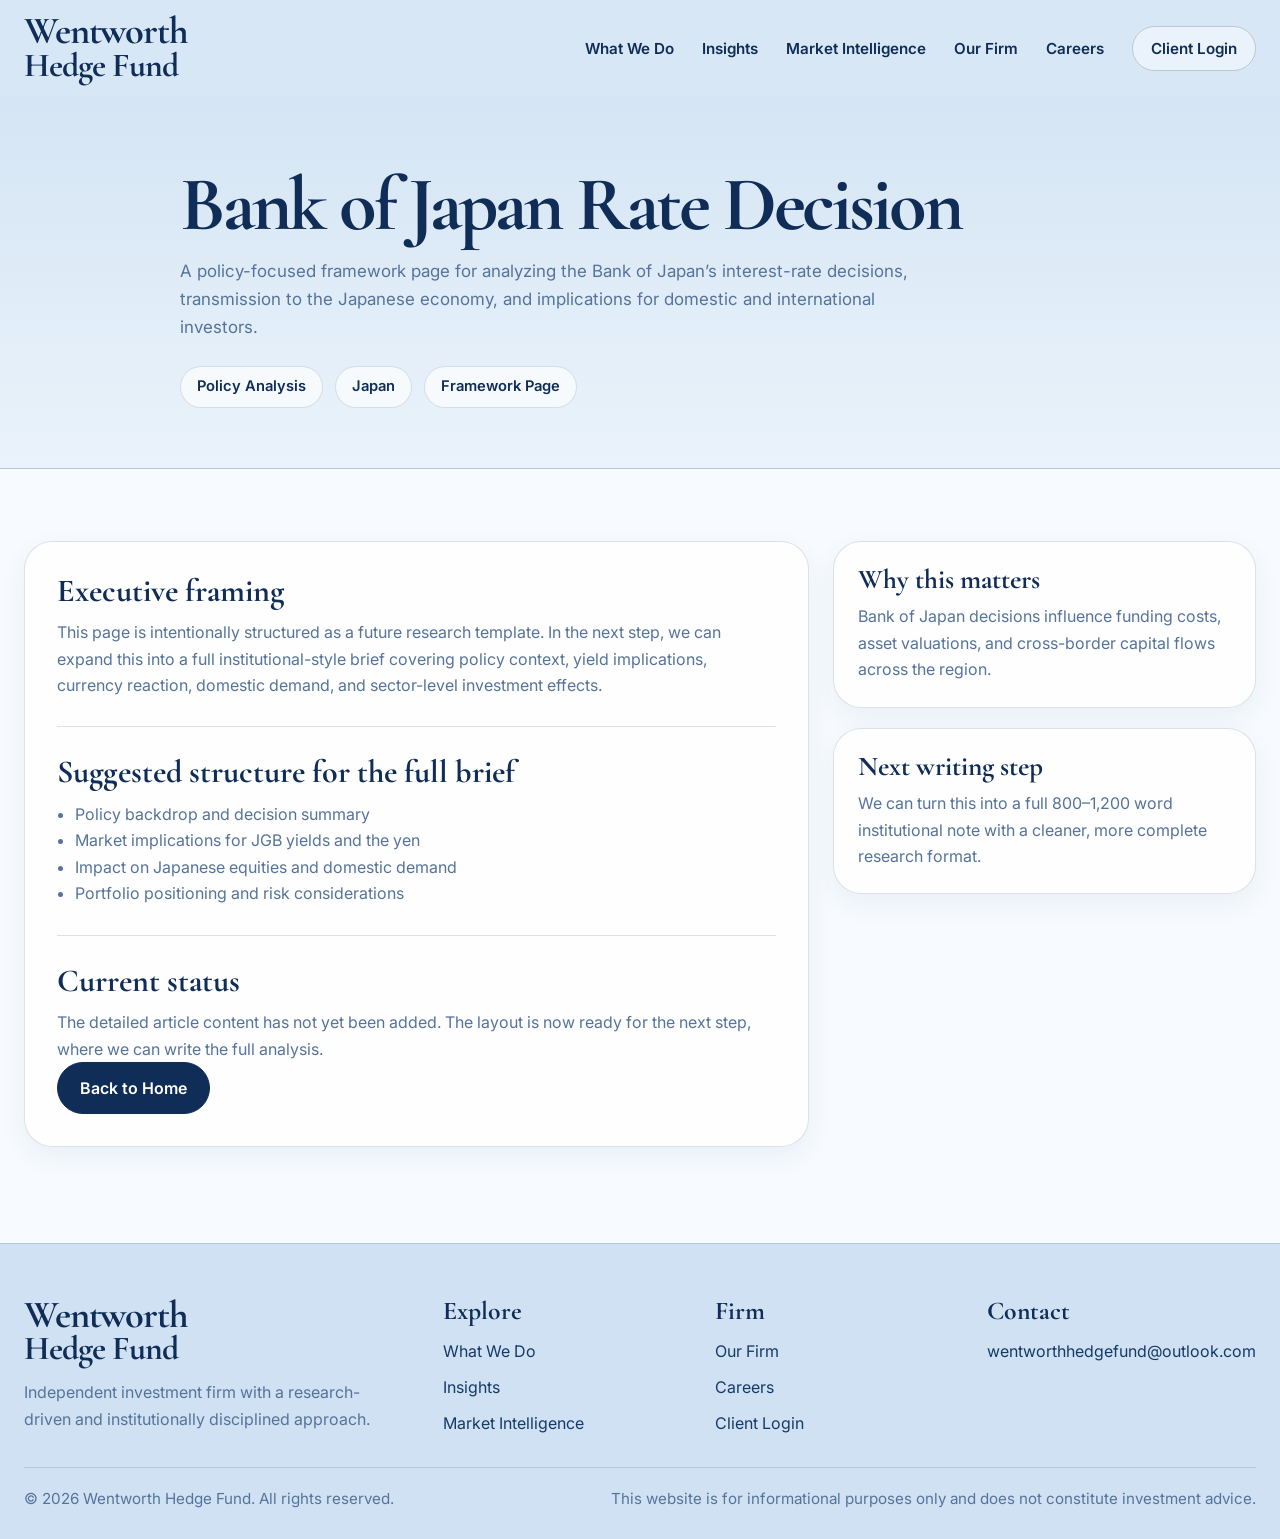
==== pages/boj-rate-decision.html @ 2ed77dfd "Create boj-rate-decision.html" ====
<!DOCTYPE html>
<html lang="en">
<head>
  <meta charset="UTF-8" />
  <meta name="viewport" content="width=device-width, initial-scale=1.0" />
  <title>Bank of Japan Rate Decision | Wentworth Hedge Fund</title>

  <link rel="preconnect" href="https://fonts.googleapis.com" />
  <link rel="preconnect" href="https://fonts.gstatic.com" crossorigin />
  <link
    href="https://fonts.googleapis.com/css2?family=Cormorant+Garamond:wght@500;600;700&family=Inter:wght@400;500;600;700&display=swap"
    rel="stylesheet"
  />

  <link rel="stylesheet" href="../css/style.css" />
</head>
<body class="page-shell">
  <header class="site-header">
    <div class="container header-inner">
      <a href="../index.html" class="brand-link">
        <span class="brand-line-1">Wentworth</span>
        <span class="brand-line-2">Hedge Fund</span>
      </a>

      <button class="menu-toggle" aria-expanded="false" aria-controls="navMenu">
        <span></span><span></span><span></span>
      </button>

      <nav class="site-nav" id="navMenu">
        <ul class="nav-menu">
          <li><a href="./what-we-do.html" class="nav-link">What We Do</a></li>
          <li><a href="./insights.html" class="nav-link">Insights</a></li>
          <li><a href="./market-intelligence.html" class="nav-link">Market Intelligence</a></li>
          <li><a href="./our-firm.html" class="nav-link">Our Firm</a></li>
          <li><a href="./careers.html" class="nav-link">Careers</a></li>
          <li><a href="./client-login.html" class="nav-link nav-pill">Client Login</a></li>
        </ul>
      </nav>
    </div>
  </header>

  <main>
    <section class="article-hero">
      <div class="container article-hero-inner">
        <h1 class="page-title">Bank of Japan Rate Decision</h1>
        <p class="page-description">
          A policy-focused framework page for analyzing the Bank of Japan’s interest-rate
          decisions, transmission to the Japanese economy, and implications for domestic
          and international investors.
        </p>

        <div class="article-meta">
          <span>Policy Analysis</span>
          <span>Japan</span>
          <span>Framework Page</span>
        </div>
      </div>
    </section>

    <section class="article-content">
      <div class="container article-layout">
        <div class="article-main">
          <div class="article-block">
            <h2>Executive framing</h2>
            <p>
              This page is intentionally structured as a future research template. In the
              next step, we can expand this into a full institutional-style brief covering
              policy context, yield implications, currency reaction, domestic demand, and
              sector-level investment effects.
            </p>
          </div>

          <div class="article-block">
            <h2>Suggested structure for the full brief</h2>
            <ul>
              <li>Policy backdrop and decision summary</li>
              <li>Market implications for JGB yields and the yen</li>
              <li>Impact on Japanese equities and domestic demand</li>
              <li>Portfolio positioning and risk considerations</li>
            </ul>
          </div>

          <div class="article-block">
            <h2>Current status</h2>
            <p>
              The detailed article content has not yet been added. The layout is now ready
              for the next step, where we can write the full analysis.
            </p>
          </div>

          <a href="../index.html" class="back-link">Back to Home</a>
        </div>

        <div class="article-side-stack">
          <aside class="article-side-card">
            <h3>Why this matters</h3>
            <p>
              Bank of Japan decisions influence funding costs, asset valuations, and
              cross-border capital flows across the region.
            </p>
          </aside>

          <aside class="article-side-card">
            <h3>Next writing step</h3>
            <p>
              We can turn this into a full 800–1,200 word institutional note with a cleaner,
              more complete research format.
            </p>
          </aside>
        </div>
      </div>
    </section>
  </main>

  <footer class="site-footer">
    <div class="container footer-grid">
      <div class="footer-brand-block">
        <a href="../index.html" class="brand-link footer-brand-link">
          <span class="brand-line-1">Wentworth</span>
          <span class="brand-line-2">Hedge Fund</span>
        </a>
        <p class="footer-text">Independent investment firm with a research-driven and institutionally disciplined approach.</p>
      </div>

      <div class="footer-column">
        <h4>Explore</h4>
        <ul>
          <li><a href="./what-we-do.html">What We Do</a></li>
          <li><a href="./insights.html">Insights</a></li>
          <li><a href="./market-intelligence.html">Market Intelligence</a></li>
        </ul>
      </div>

      <div class="footer-column">
        <h4>Firm</h4>
        <ul>
          <li><a href="./our-firm.html">Our Firm</a></li>
          <li><a href="./careers.html">Careers</a></li>
          <li><a href="./client-login.html">Client Login</a></li>
        </ul>
      </div>

      <div class="footer-column">
        <h4>Contact</h4>
        <ul>
          <li><a href="mailto:wentworthhedgefund@outlook.com">wentworthhedgefund@outlook.com</a></li>
        </ul>
      </div>
    </div>

    <div class="container footer-bottom">
      <p>© <span id="currentYear"></span> Wentworth Hedge Fund. All rights reserved.</p>
      <p class="footer-legal">This website is for informational purposes only and does not constitute investment advice.</p>
    </div>
  </footer>

  <script src="../js/main.js"></script>
</body>
</html>
---- css/style.css ----
:root {
  --sky-1: #d9e8f6;
  --sky-2: #cfe1f2;
  --sky-3: #eaf3fb;
  --sky-4: #f7fbff;
  --navy: #102d57;
  --navy-deep: #0b2244;
  --text: #163a66;
  --muted: #56739a;
  --white: #ffffff;
  --line: rgba(16, 45, 87, 0.14);
  --line-strong: rgba(16, 45, 87, 0.22);
  --shadow: 0 14px 40px rgba(16, 45, 87, 0.08);
  --shadow-soft: 0 10px 28px rgba(16, 45, 87, 0.06);
  --radius-lg: 28px;
  --radius-md: 22px;
  --radius-sm: 14px;
  --container: 1240px;
  --header-height: 96px;
  --transition: 0.25s ease;
}

* {
  margin: 0;
  padding: 0;
  box-sizing: border-box;
}

html {
  scroll-behavior: smooth;
}

body {
  font-family: "Inter", Arial, sans-serif;
  background: var(--sky-1);
  color: var(--text);
  line-height: 1.65;
}

img,
svg {
  display: block;
  max-width: 100%;
}

a {
  color: inherit;
  text-decoration: none;
}

ul {
  list-style: none;
}

button,
input {
  font: inherit;
}

.container {
  width: min(var(--container), calc(100% - 48px));
  margin: 0 auto;
}

/* Header */
.site-header {
  position: fixed;
  inset: 0 0 auto 0;
  height: var(--header-height);
  z-index: 1000;
  background: rgba(217, 232, 246, 0.88);
  backdrop-filter: blur(12px);
  border-bottom: 1px solid transparent;
  transition: var(--transition);
}

.site-header.scrolled {
  border-bottom: 1px solid var(--line);
  box-shadow: 0 6px 20px rgba(16, 45, 87, 0.04);
}

.header-inner {
  min-height: var(--header-height);
  display: flex;
  align-items: center;
  justify-content: space-between;
  gap: 24px;
}

.brand-link {
  display: inline-flex;
  flex-direction: column;
  align-items: flex-start;
  line-height: 0.92;
  color: var(--navy);
  flex-shrink: 0;
}

.brand-line-1,
.brand-line-2 {
  font-family: "Cormorant Garamond", Georgia, serif;
  font-weight: 700;
  letter-spacing: -0.03em;
}

.brand-line-1 {
  font-size: 2.4rem;
}

.brand-line-2 {
  font-size: 2.1rem;
  margin-top: 0.06rem;
}

.site-nav {
  margin-left: auto;
}

.nav-menu {
  display: flex;
  align-items: center;
  gap: 28px;
}

.nav-link {
  color: var(--navy);
  font-size: 0.95rem;
  font-weight: 600;
  transition: var(--transition);
}

.nav-link:hover,
.nav-link.active {
  color: var(--navy-deep);
  opacity: 0.75;
}

.nav-pill {
  padding: 12px 18px;
  border: 1px solid var(--line-strong);
  border-radius: 999px;
  background: rgba(255, 255, 255, 0.45);
}

.nav-pill:hover,
.nav-pill.active {
  background: rgba(255, 255, 255, 0.75);
  opacity: 1;
}

.menu-toggle {
  display: none;
  width: 46px;
  height: 46px;
  border: 1px solid var(--line);
  border-radius: 12px;
  background: rgba(255, 255, 255, 0.42);
  cursor: pointer;
  flex-direction: column;
  justify-content: center;
  align-items: center;
  gap: 5px;
}

.menu-toggle span {
  display: block;
  width: 20px;
  height: 2px;
  background: var(--navy);
}

/* Hero */
.hero-home {
  position: relative;
  min-height: 100vh;
  padding-top: var(--header-height);
  overflow: hidden;
  background:
    linear-gradient(180deg, rgba(247, 251, 255, 0.72) 0%, rgba(217, 232, 246, 0.92) 100%);
}

.hero-scene {
  position: absolute;
  inset: 0;
  z-index: 0;
  opacity: 1;
}

.hero-scene svg {
  width: 100%;
  height: 100%;
}

.hero-home::after {
  content: "";
  position: absolute;
  inset: 0;
  background:
    linear-gradient(90deg, rgba(247, 251, 255, 0.95) 0%, rgba(247, 251, 255, 0.86) 36%, rgba(247, 251, 255, 0.18) 70%, rgba(247, 251, 255, 0.08) 100%);
  z-index: 1;
}

.hero-inner {
  position: relative;
  z-index: 2;
  min-height: calc(100vh - var(--header-height));
  display: flex;
  align-items: center;
  padding: 72px 0;
}

.hero-copy {
  max-width: 760px;
}

.hero-title,
.section-title,
.feature-card h3,
.business-body h3,
.page-title,
.article-block h2,
.article-side-card h3,
.footer-column h4 {
  font-family: "Cormorant Garamond", Georgia, serif;
}

.hero-title {
  color: var(--navy);
  font-size: clamp(3.2rem, 7vw, 6rem);
  line-height: 0.92;
  letter-spacing: -0.045em;
  margin-bottom: 24px;
  max-width: 760px;
}

.hero-description {
  max-width: 640px;
  font-size: 1.12rem;
  color: var(--text);
  margin-bottom: 32px;
}

.hero-actions {
  display: flex;
  gap: 14px;
  flex-wrap: wrap;
}

/* Buttons */
.btn,
.card-button,
.back-link {
  display: inline-flex;
  align-items: center;
  justify-content: center;
  min-height: 52px;
  padding: 0 22px;
  border-radius: 999px;
  font-weight: 600;
  transition: var(--transition);
}

.btn-primary,
.card-button,
.back-link {
  background: var(--navy);
  color: var(--white);
  border: 1px solid var(--navy);
}

.btn-primary:hover,
.card-button:hover,
.back-link:hover {
  background: var(--navy-deep);
  border-color: var(--navy-deep);
  transform: translateY(-2px);
}

.btn-secondary {
  background: rgba(255, 255, 255, 0.68);
  color: var(--navy);
  border: 1px solid var(--line-strong);
}

.btn-secondary:hover {
  background: rgba(255, 255, 255, 0.88);
  transform: translateY(-2px);
}

/* Sections */
.section {
  padding: 96px 0;
}

.section-soft {
  background: var(--sky-3);
}

.section-light {
  background: var(--sky-4);
}

.section-head {
  max-width: 840px;
  margin-bottom: 36px;
}

.section-head-split {
  max-width: none;
  display: flex;
  align-items: end;
  justify-content: space-between;
  gap: 24px;
}

.section-title {
  color: var(--navy);
  font-size: clamp(2.5rem, 5vw, 4rem);
  line-height: 1;
  letter-spacing: -0.03em;
  margin-bottom: 14px;
}

.section-description {
  font-size: 1.04rem;
  color: var(--muted);
  max-width: 760px;
}

/* Feature cards */
.feature-grid {
  display: grid;
  grid-template-columns: repeat(3, 1fr);
  gap: 24px;
}

.feature-card {
  display: flex;
  flex-direction: column;
  background: rgba(255, 255, 255, 0.72);
  border: 1px solid var(--line);
  border-radius: var(--radius-lg);
  box-shadow: var(--shadow);
  padding: 28px;
  min-height: 360px;
}

.feature-card h3 {
  color: var(--navy);
  font-size: 2rem;
  line-height: 1.06;
  margin-bottom: 16px;
}

.feature-card p {
  color: var(--muted);
  margin-bottom: 24px;
}

.feature-card .card-button {
  margin-top: auto;
  align-self: flex-start;
}

/* Business carousel */
.carousel-controls {
  display: flex;
  gap: 12px;
  flex-shrink: 0;
}

.carousel-arrow {
  width: 54px;
  height: 54px;
  border-radius: 999px;
  border: 1px solid var(--line-strong);
  background: rgba(255, 255, 255, 0.7);
  color: var(--navy);
  cursor: pointer;
  transition: var(--transition);
}

.carousel-arrow:hover {
  background: rgba(255, 255, 255, 0.95);
  transform: translateY(-2px);
}

.carousel-arrow:disabled {
  opacity: 0.45;
  cursor: not-allowed;
  transform: none;
}

.business-carousel {
  overflow: hidden;
}

.business-track {
  display: flex;
  gap: 24px;
  transition: transform 0.35s ease;
  will-change: transform;
}

.business-card {
  flex: 0 0 calc((100% - 48px) / 3);
  background: rgba(255, 255, 255, 0.78);
  border: 1px solid var(--line);
  border-radius: var(--radius-lg);
  box-shadow: var(--shadow-soft);
  overflow: hidden;
}

.business-art {
  background: linear-gradient(180deg, #eef6fc 0%, #dbeaf6 100%);
  border-bottom: 1px solid var(--line);
}

.business-art svg {
  width: 100%;
  height: 240px;
}

.business-body {
  padding: 24px;
}

.business-body h3 {
  color: var(--navy);
  font-size: 2rem;
  line-height: 1.02;
  margin-bottom: 12px;
}

.business-body p {
  color: var(--muted);
}

/* Footer */
.site-footer {
  background: #cfe1f2;
  border-top: 1px solid var(--line);
  padding-top: 54px;
}

.footer-grid {
  display: grid;
  grid-template-columns: 1.6fr 1fr 1fr 1fr;
  gap: 26px;
  padding-bottom: 30px;
  border-bottom: 1px solid var(--line);
}

.footer-brand-link {
  margin-bottom: 14px;
}

.footer-text {
  max-width: 360px;
  color: var(--muted);
}

.footer-column h4 {
  color: var(--navy);
  font-size: 1.6rem;
  line-height: 1;
  margin-bottom: 14px;
}

.footer-column li + li {
  margin-top: 10px;
}

.footer-column a {
  color: var(--text);
}

.footer-column a:hover {
  opacity: 0.75;
}

.footer-bottom {
  padding: 18px 0 28px;
  display: flex;
  justify-content: space-between;
  gap: 20px;
  flex-wrap: wrap;
}

.footer-bottom p {
  color: var(--muted);
  font-size: 0.95rem;
}

.footer-legal {
  max-width: 760px;
}

/* Article pages */
.page-shell {
  min-height: 100vh;
  background: var(--sky-4);
}

.article-hero {
  padding-top: calc(var(--header-height) + 72px);
  padding-bottom: 60px;
  background: linear-gradient(180deg, var(--sky-2) 0%, var(--sky-3) 100%);
  border-bottom: 1px solid var(--line);
}

.article-hero-inner {
  max-width: 920px;
}

.page-title {
  color: var(--navy);
  font-size: clamp(3rem, 6vw, 4.8rem);
  line-height: 0.96;
  letter-spacing: -0.04em;
  margin-bottom: 16px;
}

.page-description {
  color: var(--muted);
  font-size: 1.06rem;
  max-width: 760px;
}

.article-meta {
  display: flex;
  gap: 12px;
  flex-wrap: wrap;
  margin-top: 24px;
}

.article-meta span {
  display: inline-flex;
  align-items: center;
  min-height: 42px;
  padding: 0 16px;
  border-radius: 999px;
  border: 1px solid var(--line);
  background: rgba(255, 255, 255, 0.65);
  color: var(--navy);
  font-size: 0.92rem;
  font-weight: 600;
}

.article-content {
  padding: 72px 0 96px;
}

.article-layout {
  display: grid;
  grid-template-columns: 1.3fr 0.7fr;
  gap: 24px;
  align-items: start;
}

.article-main,
.article-side-card {
  background: rgba(255, 255, 255, 0.8);
  border: 1px solid var(--line);
  border-radius: var(--radius-lg);
  box-shadow: var(--shadow-soft);
}

.article-main {
  padding: 32px;
}

.article-block + .article-block {
  margin-top: 28px;
  padding-top: 28px;
  border-top: 1px solid var(--line);
}

.article-block h2 {
  color: var(--navy);
  font-size: 2rem;
  line-height: 1.05;
  margin-bottom: 12px;
}

.article-block p,
.article-block li,
.article-side-card p,
.article-side-card li {
  color: var(--muted);
}

.article-block ul,
.article-side-card ul {
  padding-left: 1.1rem;
  list-style: disc;
}

.article-side-stack {
  display: grid;
  gap: 20px;
}

.article-side-card {
  padding: 24px;
}

.article-side-card h3 {
  color: var(--navy);
  font-size: 1.7rem;
  line-height: 1.02;
  margin-bottom: 10px;
}

.placeholder-note {
  margin-top: 20px;
  padding: 18px 20px;
  border-radius: 18px;
  background: rgba(217, 232, 246, 0.65);
  color: var(--text);
  border: 1px solid var(--line);
}

/* Responsive */
@media (max-width: 1180px) {
  .feature-grid {
    grid-template-columns: 1fr;
  }

  .footer-grid,
  .article-layout {
    grid-template-columns: 1fr;
  }
}

@media (max-width: 980px) {
  .menu-toggle {
    display: inline-flex;
  }

  .site-nav {
    display: none;
    position: absolute;
    top: var(--header-height);
    left: 0;
    width: 100%;
    background: rgba(217, 232, 246, 0.98);
    border-top: 1px solid var(--line);
    border-bottom: 1px solid var(--line);
  }

  .site-nav.is-open {
    display: block;
  }

  .nav-menu {
    flex-direction: column;
    align-items: flex-start;
    gap: 0;
    padding: 14px 24px;
  }

  .nav-menu li {
    width: 100%;
  }

  .nav-link,
  .nav-pill {
    display: block;
    width: 100%;
    padding: 14px 0;
    border: none;
    border-radius: 0;
    background: transparent;
  }

  .business-card {
    flex: 0 0 calc((100% - 24px) / 2);
  }

  .hero-title {
    font-size: clamp(3rem, 11vw, 5rem);
  }

  .section-head-split {
    flex-direction: column;
    align-items: flex-start;
  }
}

@media (max-width: 640px) {
  .container {
    width: min(100% - 32px, var(--container));
  }

  .brand-line-1 {
    font-size: 2rem;
  }

  .brand-line-2 {
    font-size: 1.75rem;
  }

  .hero-home::after {
    background:
      linear-gradient(180deg, rgba(247, 251, 255, 0.94) 0%, rgba(247, 251, 255, 0.84) 48%, rgba(247, 251, 255, 0.24) 100%);
  }

  .section {
    padding: 74px 0;
  }

  .feature-card,
  .article-main,
  .article-side-card {
    padding: 22px;
  }

  .business-card {
    flex: 0 0 100%;
  }

  .business-art svg {
    height: 220px;
  }

  .footer-column h4 {
    font-size: 1.4rem;
  }

  .footer-bottom {
    flex-direction: column;
  }
}
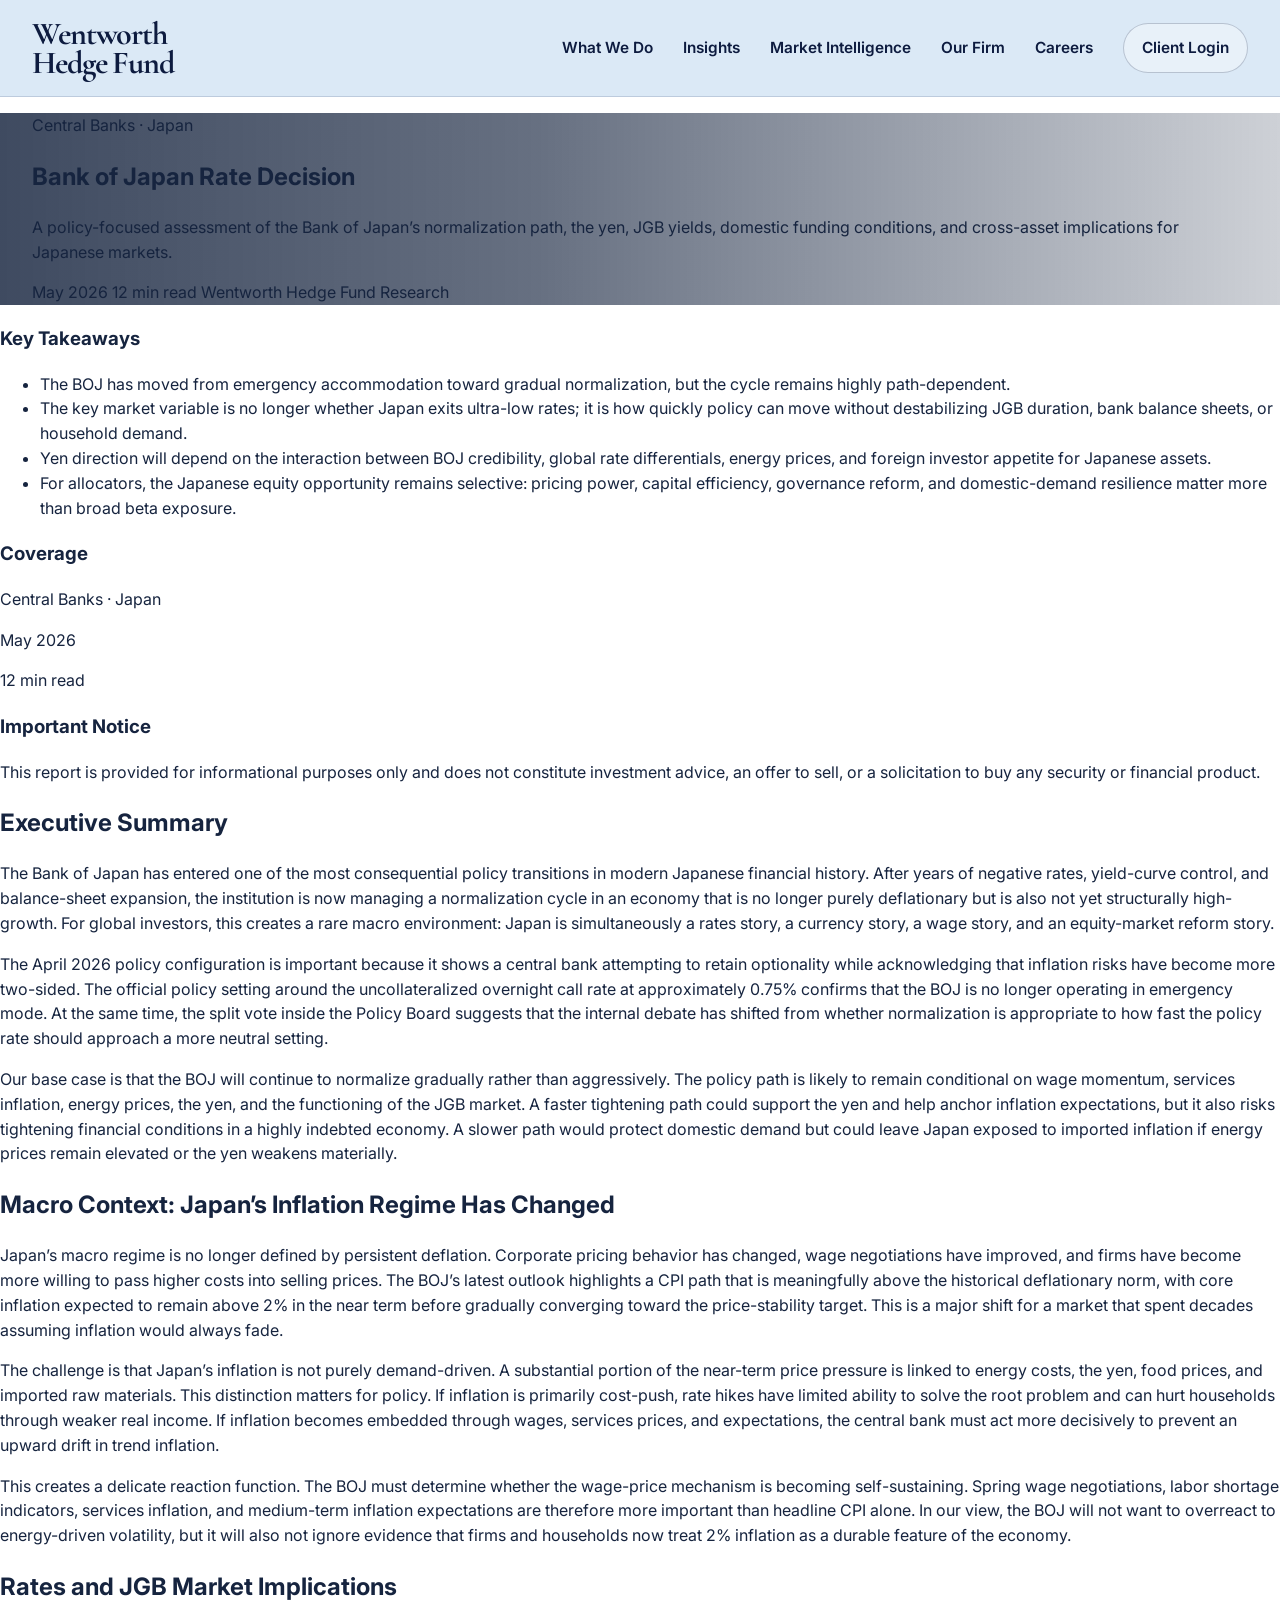
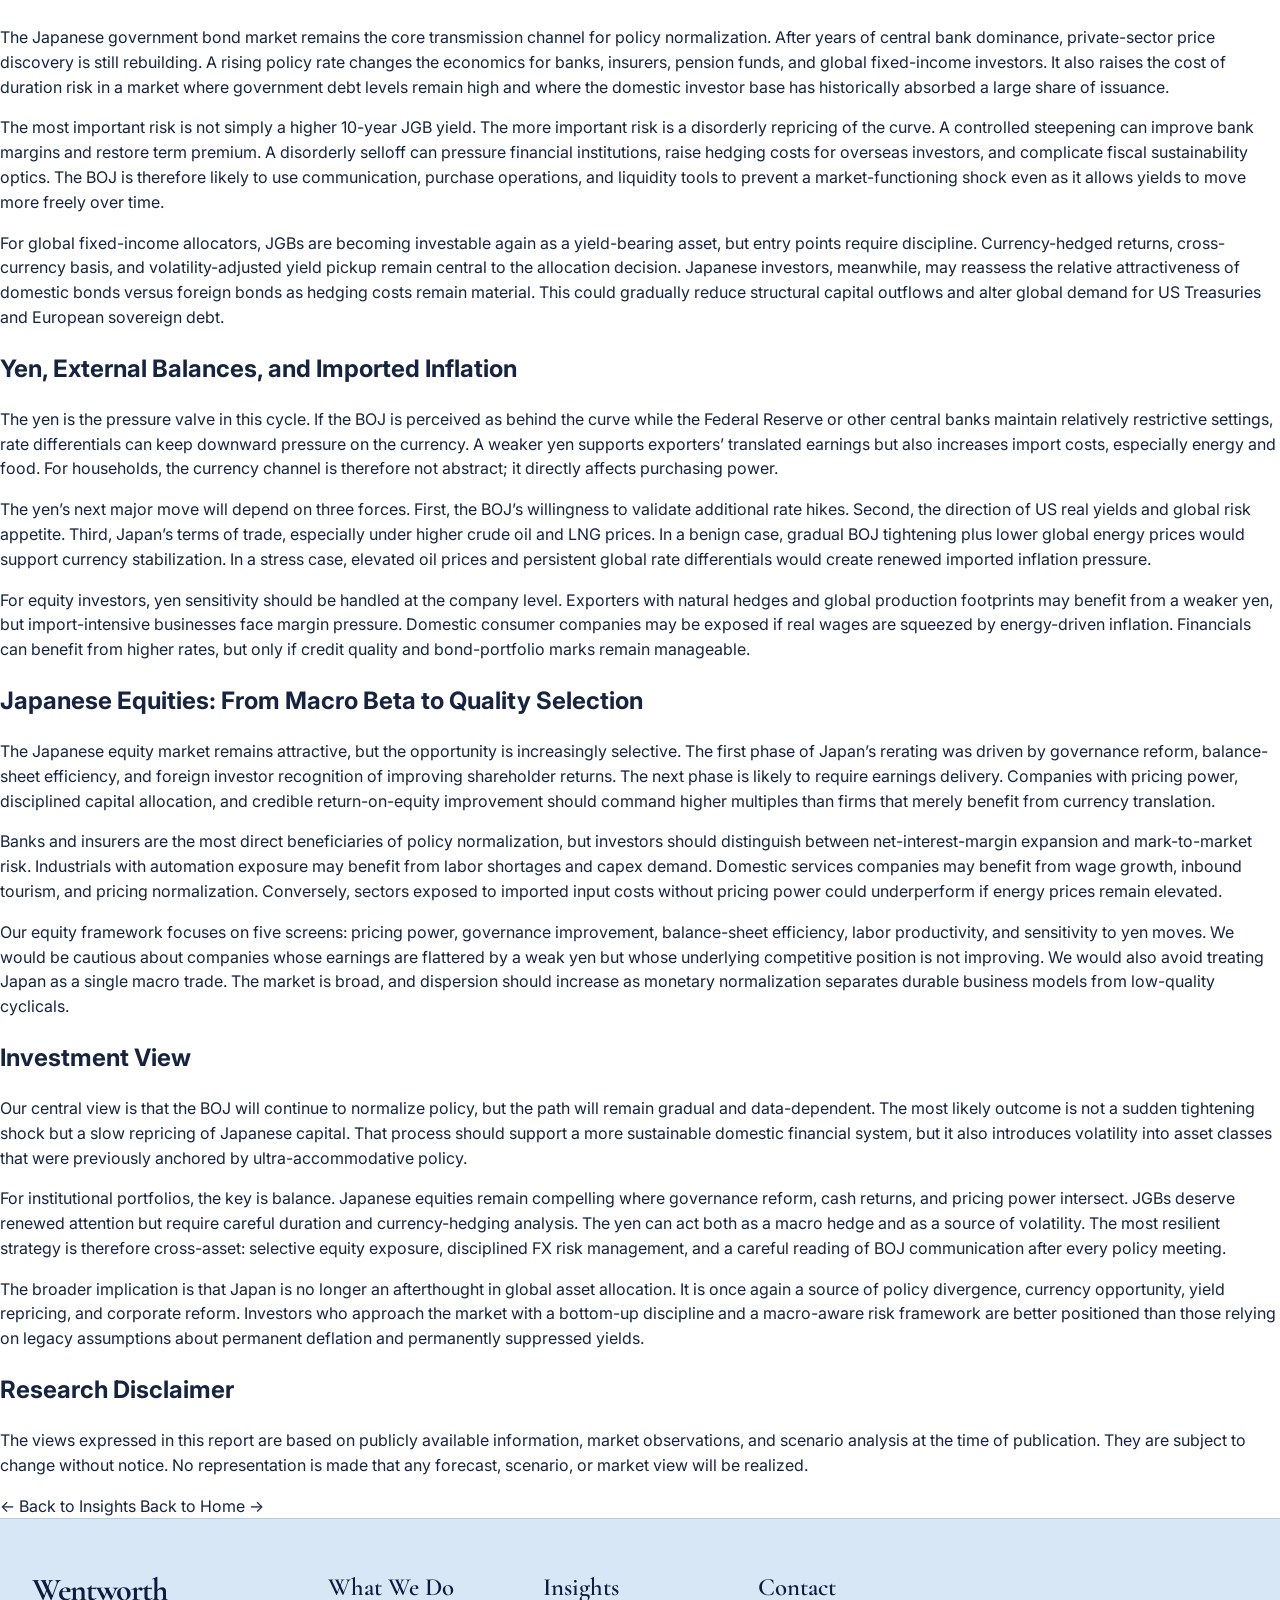
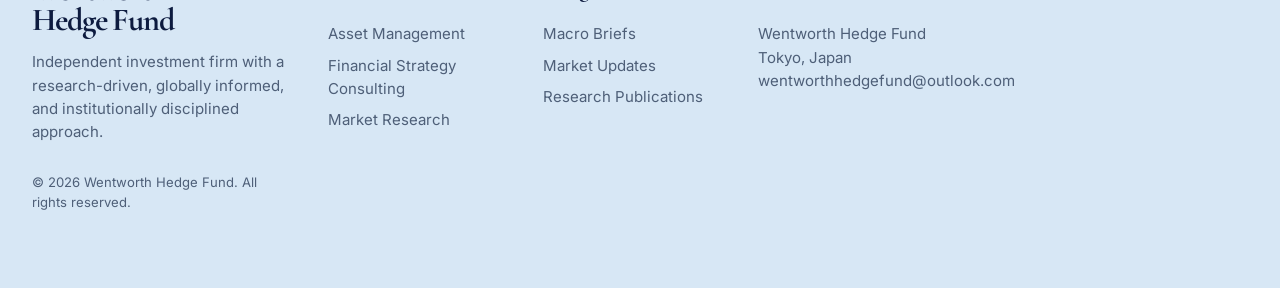
==== commit 0443ec0d: "Update boj-rate-decision.html" ====
--- a/pages/boj-rate-decision.html
+++ b/pages/boj-rate-decision.html
@@ -3,7 +3,12 @@
 <head>
   <meta charset="UTF-8" />
   <meta name="viewport" content="width=device-width, initial-scale=1.0" />
+
   <title>Bank of Japan Rate Decision | Wentworth Hedge Fund</title>
+  <meta
+    name="description"
+    content="Wentworth Hedge Fund report on the Bank of Japan rate decision, yen, JGB yields, and Japanese market implications."
+  />
 
   <link rel="preconnect" href="https://fonts.googleapis.com" />
   <link rel="preconnect" href="https://fonts.gstatic.com" crossorigin />
@@ -14,146 +19,81 @@
 
   <link rel="stylesheet" href="../css/style.css" />
 </head>
-<body class="page-shell">
+
+<body data-report-id="boj-rate-decision">
   <header class="site-header">
     <div class="container header-inner">
-      <a href="../index.html" class="brand-link">
-        <span class="brand-line-1">Wentworth</span>
-        <span class="brand-line-2">Hedge Fund</span>
+      <a href="../index.html" class="brand-link" aria-label="Wentworth Hedge Fund home">
+        <span class="brand-line">Wentworth</span>
+        <span class="brand-line">Hedge Fund</span>
       </a>
 
-      <button class="menu-toggle" aria-expanded="false" aria-controls="navMenu">
-        <span></span><span></span><span></span>
+      <button class="menu-toggle" aria-expanded="false" aria-controls="primaryNav" aria-label="Open navigation menu">
+        <span></span>
+        <span></span>
+        <span></span>
       </button>
 
-      <nav class="site-nav" id="navMenu">
-        <ul class="nav-menu">
-          <li><a href="./what-we-do.html" class="nav-link">What We Do</a></li>
-          <li><a href="./insights.html" class="nav-link">Insights</a></li>
-          <li><a href="./market-intelligence.html" class="nav-link">Market Intelligence</a></li>
-          <li><a href="./our-firm.html" class="nav-link">Our Firm</a></li>
-          <li><a href="./careers.html" class="nav-link">Careers</a></li>
-          <li><a href="./client-login.html" class="nav-link nav-pill">Client Login</a></li>
-        </ul>
+      <nav class="site-nav" id="primaryNav" aria-label="Primary navigation">
+        <a href="./what-we-do.html">What We Do</a>
+        <a href="./insights.html">Insights</a>
+        <a href="./market-intelligence.html">Market Intelligence</a>
+        <a href="./our-firm.html">Our Firm</a>
+        <a href="./careers.html">Careers</a>
+        <a href="./client-login.html" class="client-login-link">Client Login</a>
       </nav>
     </div>
   </header>
 
-  <main>
-    <section class="article-hero">
-      <div class="container article-hero-inner">
-        <h1 class="page-title">Bank of Japan Rate Decision</h1>
-        <p class="page-description">
-          A policy-focused framework page for analyzing the Bank of Japan’s interest-rate
-          decisions, transmission to the Japanese economy, and implications for domestic
-          and international investors.
-        </p>
-
-        <div class="article-meta">
-          <span>Policy Analysis</span>
-          <span>Japan</span>
-          <span>Framework Page</span>
-        </div>
-      </div>
+  <main class="report-page">
+    <section class="report-hero" id="reportHero">
+      <div class="container report-hero-inner" id="reportHeroContent"></div>
     </section>
 
-    <section class="article-content">
-      <div class="container article-layout">
-        <div class="article-main">
-          <div class="article-block">
-            <h2>Executive framing</h2>
-            <p>
-              This page is intentionally structured as a future research template. In the
-              next step, we can expand this into a full institutional-style brief covering
-              policy context, yield implications, currency reaction, domestic demand, and
-              sector-level investment effects.
-            </p>
-          </div>
-
-          <div class="article-block">
-            <h2>Suggested structure for the full brief</h2>
-            <ul>
-              <li>Policy backdrop and decision summary</li>
-              <li>Market implications for JGB yields and the yen</li>
-              <li>Impact on Japanese equities and domestic demand</li>
-              <li>Portfolio positioning and risk considerations</li>
-            </ul>
-          </div>
-
-          <div class="article-block">
-            <h2>Current status</h2>
-            <p>
-              The detailed article content has not yet been added. The layout is now ready
-              for the next step, where we can write the full analysis.
-            </p>
-          </div>
-
-          <a href="../index.html" class="back-link">Back to Home</a>
-        </div>
-
-        <div class="article-side-stack">
-          <aside class="article-side-card">
-            <h3>Why this matters</h3>
-            <p>
-              Bank of Japan decisions influence funding costs, asset valuations, and
-              cross-border capital flows across the region.
-            </p>
-          </aside>
-
-          <aside class="article-side-card">
-            <h3>Next writing step</h3>
-            <p>
-              We can turn this into a full 800–1,200 word institutional note with a cleaner,
-              more complete research format.
-            </p>
-          </aside>
-        </div>
-      </div>
-    </section>
+    <section class="report-content-section" id="reportArticleMount"></section>
   </main>
 
   <footer class="site-footer">
     <div class="container footer-grid">
       <div class="footer-brand-block">
         <a href="../index.html" class="brand-link footer-brand-link">
-          <span class="brand-line-1">Wentworth</span>
-          <span class="brand-line-2">Hedge Fund</span>
+          <span class="brand-line">Wentworth</span>
+          <span class="brand-line">Hedge Fund</span>
         </a>
-        <p class="footer-text">Independent investment firm with a research-driven and institutionally disciplined approach.</p>
+        <p>
+          Independent investment firm with a research-driven, globally informed,
+          and institutionally disciplined approach.
+        </p>
+        <p class="copyright">© 2026 Wentworth Hedge Fund. All rights reserved.</p>
       </div>
 
       <div class="footer-column">
-        <h4>Explore</h4>
-        <ul>
-          <li><a href="./what-we-do.html">What We Do</a></li>
-          <li><a href="./insights.html">Insights</a></li>
-          <li><a href="./market-intelligence.html">Market Intelligence</a></li>
-        </ul>
+        <h4>What We Do</h4>
+        <a href="./what-we-do.html">Asset Management</a>
+        <a href="./what-we-do.html">Financial Strategy Consulting</a>
+        <a href="./what-we-do.html">Market Research</a>
       </div>
 
       <div class="footer-column">
-        <h4>Firm</h4>
-        <ul>
-          <li><a href="./our-firm.html">Our Firm</a></li>
-          <li><a href="./careers.html">Careers</a></li>
-          <li><a href="./client-login.html">Client Login</a></li>
-        </ul>
+        <h4>Insights</h4>
+        <a href="./insights.html">Macro Briefs</a>
+        <a href="./insights.html">Market Updates</a>
+        <a href="./insights.html">Research Publications</a>
       </div>
 
-      <div class="footer-column">
+      <div class="footer-column contact-column">
         <h4>Contact</h4>
-        <ul>
-          <li><a href="mailto:wentworthhedgefund@outlook.com">wentworthhedgefund@outlook.com</a></li>
-        </ul>
+        <p>
+          Wentworth Hedge Fund<br />
+          Tokyo, Japan<br />
+          <a href="mailto:wentworthhedgefund@outlook.com">wentworthhedgefund@outlook.com</a>
+        </p>
       </div>
-    </div>
-
-    <div class="container footer-bottom">
-      <p>© <span id="currentYear"></span> Wentworth Hedge Fund. All rights reserved.</p>
-      <p class="footer-legal">This website is for informational purposes only and does not constitute investment advice.</p>
     </div>
   </footer>
 
   <script src="../js/main.js"></script>
+  <script src="../js/report-data.js"></script>
+  <script src="../js/report-render.js"></script>
 </body>
 </html>
--- a/css/style.css
+++ b/css/style.css
@@ -1,28 +1,22 @@
 :root {
-  --sky-1: #d9e8f6;
-  --sky-2: #cfe1f2;
-  --sky-3: #eaf3fb;
-  --sky-4: #f7fbff;
-  --navy: #102d57;
-  --navy-deep: #0b2244;
-  --text: #163a66;
-  --muted: #56739a;
+  --sky: #d9e8f6;
+  --sky-soft: #edf5fb;
+  --sky-footer: #d7e7f5;
   --white: #ffffff;
-  --line: rgba(16, 45, 87, 0.14);
-  --line-strong: rgba(16, 45, 87, 0.22);
-  --shadow: 0 14px 40px rgba(16, 45, 87, 0.08);
-  --shadow-soft: 0 10px 28px rgba(16, 45, 87, 0.06);
-  --radius-lg: 28px;
-  --radius-md: 22px;
-  --radius-sm: 14px;
-  --container: 1240px;
+  --navy: #0d1b3f;
+  --navy-2: #132b55;
+  --text: #16243f;
+  --muted: #4e5f78;
+  --line: rgba(13, 27, 63, 0.14);
+  --line-strong: rgba(13, 27, 63, 0.22);
+  --shadow: 0 18px 42px rgba(13, 27, 63, 0.08);
+  --radius-lg: 22px;
+  --container: 1260px;
   --header-height: 96px;
   --transition: 0.25s ease;
 }
 
 * {
-  margin: 0;
-  padding: 0;
   box-sizing: border-box;
 }
 
@@ -31,10 +25,11 @@
 }
 
 body {
+  margin: 0;
   font-family: "Inter", Arial, sans-serif;
-  background: var(--sky-1);
   color: var(--text);
-  line-height: 1.65;
+  background: var(--white);
+  line-height: 1.55;
 }
 
 img,
@@ -48,35 +43,26 @@
   text-decoration: none;
 }
 
-ul {
-  list-style: none;
-}
-
-button,
-input {
+button {
   font: inherit;
 }
 
 .container {
-  width: min(var(--container), calc(100% - 48px));
+  width: min(var(--container), calc(100% - 64px));
   margin: 0 auto;
 }
 
-/* Header */
+/* =========================
+   Header
+========================= */
+
 .site-header {
-  position: fixed;
-  inset: 0 0 auto 0;
-  height: var(--header-height);
-  z-index: 1000;
-  background: rgba(217, 232, 246, 0.88);
+  position: sticky;
+  top: 0;
+  z-index: 100;
+  background: rgba(217, 232, 246, 0.94);
   backdrop-filter: blur(12px);
-  border-bottom: 1px solid transparent;
-  transition: var(--transition);
-}
-
-.site-header.scrolled {
   border-bottom: 1px solid var(--line);
-  box-shadow: 0 6px 20px rgba(16, 45, 87, 0.04);
 }
 
 .header-inner {
@@ -84,7 +70,7 @@
   display: flex;
   align-items: center;
   justify-content: space-between;
-  gap: 24px;
+  gap: 32px;
 }
 
 .brand-link {
@@ -96,639 +82,1075 @@
   flex-shrink: 0;
 }
 
-.brand-line-1,
-.brand-line-2 {
+.brand-line {
   font-family: "Cormorant Garamond", Georgia, serif;
   font-weight: 700;
-  letter-spacing: -0.03em;
-}
-
-.brand-line-1 {
-  font-size: 2.4rem;
-}
-
-.brand-line-2 {
-  font-size: 2.1rem;
-  margin-top: 0.06rem;
+  letter-spacing: -0.035em;
+  font-size: clamp(2rem, 2.5vw, 2.6rem);
 }
 
 .site-nav {
-  margin-left: auto;
-}
-
-.nav-menu {
   display: flex;
   align-items: center;
-  gap: 28px;
-}
-
-.nav-link {
-  color: var(--navy);
-  font-size: 0.95rem;
-  font-weight: 600;
-  transition: var(--transition);
-}
-
-.nav-link:hover,
-.nav-link.active {
-  color: var(--navy-deep);
-  opacity: 0.75;
-}
-
-.nav-pill {
+  gap: 30px;
+  margin-left: auto;
+}
+
+.site-nav a {
+  font-size: 0.96rem;
+  font-weight: 600;
+  color: var(--navy);
+  transition: opacity var(--transition);
+}
+
+.site-nav a:hover {
+  opacity: 0.68;
+}
+
+.client-login-link {
   padding: 12px 18px;
   border: 1px solid var(--line-strong);
   border-radius: 999px;
-  background: rgba(255, 255, 255, 0.45);
-}
-
-.nav-pill:hover,
-.nav-pill.active {
-  background: rgba(255, 255, 255, 0.75);
+  background: rgba(255, 255, 255, 0.36);
+}
+
+.client-login-link:hover {
+  background: rgba(255, 255, 255, 0.72);
   opacity: 1;
 }
 
 .menu-toggle {
   display: none;
-  width: 46px;
-  height: 46px;
+  width: 44px;
+  height: 44px;
   border: 1px solid var(--line);
   border-radius: 12px;
-  background: rgba(255, 255, 255, 0.42);
+  background: rgba(255, 255, 255, 0.45);
   cursor: pointer;
+  align-items: center;
+  justify-content: center;
   flex-direction: column;
-  justify-content: center;
-  align-items: center;
   gap: 5px;
 }
 
 .menu-toggle span {
-  display: block;
   width: 20px;
   height: 2px;
   background: var(--navy);
 }
 
-/* Hero */
-.hero-home {
+/* =========================
+   Hero
+========================= */
+
+.hero {
   position: relative;
-  min-height: 100vh;
-  padding-top: var(--header-height);
-  overflow: hidden;
+  min-height: 620px;
+  display: flex;
+  align-items: center;
+  color: var(--white);
   background:
-    linear-gradient(180deg, rgba(247, 251, 255, 0.72) 0%, rgba(217, 232, 246, 0.92) 100%);
-}
-
-.hero-scene {
+    linear-gradient(90deg, rgba(9, 24, 52, 0.76) 0%, rgba(9, 24, 52, 0.62) 38%, rgba(9, 24, 52, 0.24) 72%, rgba(9, 24, 52, 0.08) 100%),
+    url("https://images.pexels.com/photos/33165659/pexels-photo-33165659.jpeg?auto=compress&cs=tinysrgb&fit=crop&w=2400&h=1350&q=85")
+    center center / cover no-repeat;
+}
+
+.hero-overlay {
   position: absolute;
   inset: 0;
-  z-index: 0;
-  opacity: 1;
-}
-
-.hero-scene svg {
+  background: linear-gradient(180deg, rgba(13, 27, 63, 0.08) 0%, rgba(13, 27, 63, 0.16) 100%);
+  pointer-events: none;
+}
+
+.hero-inner {
+  position: relative;
+  z-index: 1;
+  padding: 96px 0 108px;
+}
+
+.hero-content {
+  max-width: 760px;
+}
+
+.hero h1 {
+  margin: 0;
+  font-family: "Cormorant Garamond", Georgia, serif;
+  font-size: clamp(4rem, 7vw, 6.8rem);
+  line-height: 0.92;
+  letter-spacing: -0.055em;
+  font-weight: 600;
+}
+
+.hero p {
+  margin: 26px 0 0;
+  max-width: 650px;
+  font-size: 1.08rem;
+  color: rgba(255, 255, 255, 0.9);
+}
+
+.hero-actions {
+  margin-top: 34px;
+  display: flex;
+  gap: 16px;
+  flex-wrap: wrap;
+}
+
+/* =========================
+   Buttons
+========================= */
+
+.btn {
+  display: inline-flex;
+  align-items: center;
+  justify-content: center;
+  min-height: 50px;
+  padding: 0 24px;
+  border-radius: 12px;
+  border: 1px solid transparent;
+  font-size: 0.96rem;
+  font-weight: 700;
+  transition: var(--transition);
+}
+
+.btn-primary {
+  background: var(--navy);
+  color: var(--white);
+}
+
+.btn-primary:hover {
+  background: var(--navy-2);
+  transform: translateY(-1px);
+}
+
+.btn-secondary {
+  border-color: rgba(255, 255, 255, 0.72);
+  color: var(--white);
+  background: rgba(255, 255, 255, 0.08);
+}
+
+.btn-secondary:hover {
+  background: rgba(255, 255, 255, 0.18);
+  transform: translateY(-1px);
+}
+
+/* =========================
+   Sections
+========================= */
+
+.section {
+  padding: 78px 0;
+}
+
+.featured-section {
+  background: var(--white);
+}
+
+.business-section {
+  background: var(--white);
+  padding-top: 30px;
+}
+
+.section-heading {
+  max-width: 980px;
+  margin-bottom: 28px;
+}
+
+.section-heading h2 {
+  margin: 0;
+  font-family: "Cormorant Garamond", Georgia, serif;
+  color: var(--navy);
+  font-size: clamp(2.5rem, 4.5vw, 4rem);
+  line-height: 1;
+  letter-spacing: -0.035em;
+  font-weight: 600;
+}
+
+.section-heading p {
+  margin: 12px 0 0;
+  color: var(--muted);
+  font-size: 1.02rem;
+}
+
+/* =========================
+   Featured briefs
+========================= */
+
+.brief-grid {
+  display: grid;
+  grid-template-columns: repeat(3, 1fr);
+  gap: 26px;
+}
+
+.brief-card {
+  background: var(--white);
+  border: 1px solid var(--line);
+  border-radius: 14px;
+  overflow: hidden;
+  box-shadow: 0 10px 26px rgba(13, 27, 63, 0.045);
+}
+
+.brief-media {
+  display: block;
+  height: 230px;
+  overflow: hidden;
+  background: var(--sky-soft);
+}
+
+.brief-media img {
   width: 100%;
   height: 100%;
-}
-
-.hero-home::after {
-  content: "";
-  position: absolute;
-  inset: 0;
-  background:
-    linear-gradient(90deg, rgba(247, 251, 255, 0.95) 0%, rgba(247, 251, 255, 0.86) 36%, rgba(247, 251, 255, 0.18) 70%, rgba(247, 251, 255, 0.08) 100%);
-  z-index: 1;
-}
-
-.hero-inner {
-  position: relative;
-  z-index: 2;
-  min-height: calc(100vh - var(--header-height));
+  object-fit: cover;
+  object-position: center;
+  filter: saturate(0.92) contrast(1.02);
+  transition: transform 0.35s ease;
+}
+
+.brief-card:hover .brief-media img {
+  transform: scale(1.03);
+}
+
+.brief-body {
+  padding: 24px 24px 28px;
+}
+
+.brief-body h3 {
+  margin: 0;
+  font-family: "Cormorant Garamond", Georgia, serif;
+  color: var(--navy);
+  font-size: 2rem;
+  line-height: 1.04;
+  letter-spacing: -0.025em;
+  font-weight: 600;
+}
+
+.brief-body p {
+  margin: 14px 0 22px;
+  color: var(--muted);
+  font-size: 0.98rem;
+}
+
+/* =========================
+   Business overview
+========================= */
+
+.business-heading-row {
+  display: flex;
+  align-items: flex-end;
+  justify-content: space-between;
+  gap: 24px;
+  margin-bottom: 24px;
+}
+
+.business-heading {
+  margin-bottom: 0;
+}
+
+.business-controls {
+  display: flex;
+  gap: 12px;
+  flex-shrink: 0;
+}
+
+.business-arrow {
+  width: 52px;
+  height: 52px;
+  border-radius: 50%;
+  border: 1px solid var(--line);
+  background: var(--white);
+  color: var(--navy);
+  cursor: pointer;
+  font-size: 1.05rem;
+  transition: var(--transition);
+}
+
+.business-arrow:hover:not(:disabled) {
+  transform: translateY(-1px);
+  background: var(--sky-soft);
+}
+
+.business-arrow:disabled {
+  opacity: 0.35;
+  cursor: not-allowed;
+}
+
+.business-carousel {
+  overflow: hidden;
+}
+
+.business-track {
+  display: flex;
+  gap: 26px;
+  transition: transform 0.35s ease;
+  will-change: transform;
+}
+
+.business-card {
+  flex: 0 0 calc((100% - 52px) / 3);
+  background: var(--white);
+  border: 1px solid var(--line);
+  border-radius: 14px;
+  overflow: hidden;
+  box-shadow: 0 10px 26px rgba(13, 27, 63, 0.045);
+}
+
+.business-media {
+  height: 240px;
+  overflow: hidden;
+  background: var(--sky-soft);
+}
+
+.business-media img {
+  width: 100%;
+  height: 100%;
+  object-fit: cover;
+  object-position: center;
+}
+
+.business-body {
+  padding: 24px 24px 28px;
+  min-height: 226px;
+}
+
+.business-body h3 {
+  margin: 0;
+  font-family: "Cormorant Garamond", Georgia, serif;
+  color: var(--navy);
+  font-size: 2rem;
+  line-height: 1.04;
+  letter-spacing: -0.025em;
+  font-weight: 600;
+}
+
+.business-body p {
+  margin: 14px 0 18px;
+  color: var(--muted);
+  font-size: 0.98rem;
+}
+
+.text-link {
+  display: inline-flex;
+  gap: 8px;
+  align-items: center;
+  color: var(--navy);
+  font-size: 0.94rem;
+  font-weight: 700;
+}
+
+.text-link span {
+  transition: transform var(--transition);
+}
+
+.text-link:hover span {
+  transform: translateX(3px);
+}
+
+/* =========================
+   Footer
+========================= */
+
+.site-footer {
+  background: var(--sky-footer);
+  border-top: 1px solid var(--line);
+  padding: 56px 0 48px;
+}
+
+.footer-grid {
+  display: grid;
+  grid-template-columns: 1.45fr 1fr 1fr 1fr 1.1fr;
+  gap: 34px;
+  align-items: start;
+}
+
+.footer-brand-link {
+  margin-bottom: 16px;
+}
+
+.footer-brand-block p,
+.footer-column p,
+.footer-column a {
+  color: var(--muted);
+  font-size: 0.94rem;
+}
+
+.footer-brand-block p {
+  max-width: 320px;
+  margin: 0 0 28px;
+}
+
+.copyright {
+  font-size: 0.82rem !important;
+}
+
+.footer-column h4 {
+  margin: 0 0 14px;
+  color: var(--navy);
+  font-family: "Cormorant Garamond", Georgia, serif;
+  font-size: 1.55rem;
+  line-height: 1;
+  font-weight: 600;
+}
+
+.footer-column {
+  display: flex;
+  flex-direction: column;
+  gap: 8px;
+}
+
+.footer-column a:hover {
+  color: var(--navy);
+}
+
+.contact-column p {
+  margin: 0 0 16px;
+}
+
+.social-links {
   display: flex;
   align-items: center;
-  padding: 72px 0;
-}
-
-.hero-copy {
-  max-width: 760px;
-}
-
-.hero-title,
-.section-title,
-.feature-card h3,
-.business-body h3,
-.page-title,
-.article-block h2,
-.article-side-card h3,
-.footer-column h4 {
-  font-family: "Cormorant Garamond", Georgia, serif;
-}
-
-.hero-title {
-  color: var(--navy);
-  font-size: clamp(3.2rem, 7vw, 6rem);
+  gap: 14px;
+}
+
+.social-links a {
+  width: 24px;
+  height: 24px;
+  display: inline-flex;
+  align-items: center;
+  justify-content: center;
+  color: var(--navy);
+}
+
+.social-links svg {
+  width: 16px !important;
+  height: 16px !important;
+  fill: var(--navy);
+}
+
+/* =========================
+   Responsive
+========================= */
+
+@media (max-width: 1120px) {
+  .site-nav {
+    gap: 20px;
+  }
+
+  .brief-grid {
+    grid-template-columns: 1fr;
+  }
+
+  .brief-media {
+    height: 280px;
+  }
+
+  .business-card {
+    flex-basis: calc((100% - 26px) / 2);
+  }
+
+  .footer-grid {
+    grid-template-columns: repeat(2, 1fr);
+  }
+}
+
+@media (max-width: 860px) {
+  .container {
+    width: min(var(--container), calc(100% - 36px));
+  }
+
+  .header-inner {
+    min-height: 86px;
+  }
+
+  .menu-toggle {
+    display: inline-flex;
+  }
+
+  .site-nav {
+    display: none;
+    position: absolute;
+    top: 86px;
+    left: 0;
+    width: 100%;
+    padding: 16px 18px 22px;
+    background: rgba(217, 232, 246, 0.98);
+    border-bottom: 1px solid var(--line);
+    flex-direction: column;
+    align-items: flex-start;
+  }
+
+  .site-nav.is-open {
+    display: flex;
+  }
+
+  .site-nav a {
+    width: 100%;
+    padding: 10px 0;
+  }
+
+  .client-login-link {
+    border: 0;
+    padding: 10px 0;
+    background: transparent;
+  }
+
+  .hero {
+    min-height: 560px;
+    background:
+      linear-gradient(180deg, rgba(9, 24, 52, 0.78) 0%, rgba(9, 24, 52, 0.52) 55%, rgba(9, 24, 52, 0.26) 100%),
+      url("https://images.pexels.com/photos/33165659/pexels-photo-33165659.jpeg?auto=compress&cs=tinysrgb&fit=crop&w=1600&h=1500&q=85")
+      center center / cover no-repeat;
+  }
+
+  .hero h1 {
+    font-size: clamp(3.3rem, 12vw, 5.3rem);
+  }
+
+  .business-heading-row {
+    align-items: flex-start;
+    flex-direction: column;
+  }
+
+  .business-card {
+    flex-basis: 100%;
+  }
+
+  .footer-grid {
+    grid-template-columns: 1fr;
+  }
+}
+
+@media (max-width: 560px) {
+  .brand-line {
+    font-size: 2rem;
+  }
+
+  .section {
+    padding: 60px 0;
+  }
+
+  .hero-actions {
+    flex-direction: column;
+  }
+
+  .btn {
+    width: 100%;
+  }
+
+  .brief-media,
+  .business-media {
+    height: 220px;
+  }
+
+  .brief-body h3,
+  .business-body h3 {
+    font-size: 1.75rem;
+  }
+}
+/* =========================================
+   INSIGHTS PAGE
+========================================= */
+
+.insights-page-main {
+  background: #ffffff;
+}
+
+.insights-hero {
+  padding: 72px 0 38px;
+  background: #ffffff;
+}
+
+.insights-eyebrow {
+  margin: 0 0 10px;
+  color: var(--muted);
+  font-size: 0.95rem;
+  font-weight: 700;
+  letter-spacing: 0.02em;
+  text-transform: uppercase;
+}
+
+.insights-hero h1 {
+  margin: 0;
+  color: var(--navy);
+  font-family: "Cormorant Garamond", Georgia, serif;
+  font-size: clamp(4rem, 7vw, 6.2rem);
   line-height: 0.92;
   letter-spacing: -0.045em;
-  margin-bottom: 24px;
-  max-width: 760px;
-}
-
-.hero-description {
-  max-width: 640px;
+  font-weight: 600;
+}
+
+.insights-intro {
+  margin: 18px 0 0;
+  max-width: 880px;
+  color: var(--muted);
   font-size: 1.12rem;
+}
+
+.insights-featured-section {
+  padding-top: 20px;
+  padding-bottom: 58px;
+}
+
+.insights-featured-layout {
+  display: grid;
+  grid-template-columns: minmax(0, 1.65fr) minmax(340px, 0.95fr);
+  gap: 34px;
+  align-items: start;
+}
+
+.featured-insight-card {
+  background: #ffffff;
+  border: 1px solid var(--line);
+  border-radius: 18px;
+  overflow: hidden;
+  box-shadow: 0 12px 30px rgba(13, 27, 63, 0.05);
+}
+
+.featured-insight-image {
+  display: block;
+  height: 440px;
+  overflow: hidden;
+  background: var(--sky-soft);
+}
+
+.featured-insight-image img {
+  width: 100%;
+  height: 100%;
+  object-fit: cover;
+  object-position: center;
+  transition: transform 0.35s ease;
+}
+
+.featured-insight-card:hover .featured-insight-image img {
+  transform: scale(1.03);
+}
+
+.featured-insight-body {
+  padding: 26px 28px 30px;
+}
+
+.insight-meta {
+  margin: 0 0 12px;
+  color: var(--muted);
+  font-size: 0.86rem;
+  font-weight: 700;
+  letter-spacing: 0.04em;
+  text-transform: uppercase;
+}
+
+.insight-meta span {
+  margin: 0 7px;
+}
+
+.featured-insight-body h2 {
+  margin: 0;
+  color: var(--navy);
+  font-family: "Cormorant Garamond", Georgia, serif;
+  font-size: clamp(2.4rem, 4vw, 3.5rem);
+  line-height: 0.98;
+  letter-spacing: -0.03em;
+  font-weight: 600;
+}
+
+.featured-insight-body h2 a:hover {
+  opacity: 0.78;
+}
+
+.featured-insight-body p:last-of-type {
+  margin-top: 16px;
+  margin-bottom: 20px;
+  color: var(--muted);
+  font-size: 1rem;
+}
+
+.insights-latest-panel {
+  border: 1px solid var(--line);
+  border-radius: 18px;
+  background: #fafbfc;
+  padding: 24px;
+}
+
+.insights-latest-head {
+  padding-bottom: 16px;
+  border-bottom: 1px solid var(--line);
+  margin-bottom: 14px;
+}
+
+.insights-latest-head h2 {
+  margin: 0;
+  color: var(--navy);
+  font-family: "Cormorant Garamond", Georgia, serif;
+  font-size: 2.2rem;
+  line-height: 1;
+  font-weight: 600;
+}
+
+.insights-latest-list {
+  display: flex;
+  flex-direction: column;
+  gap: 18px;
+}
+
+.latest-insight-item {
+  display: grid;
+  grid-template-columns: 126px 1fr;
+  gap: 16px;
+  padding-bottom: 18px;
+  border-bottom: 1px solid var(--line);
+}
+
+.latest-insight-item:last-child {
+  border-bottom: 0;
+  padding-bottom: 0;
+}
+
+.latest-insight-thumb {
+  display: block;
+  height: 96px;
+  border-radius: 12px;
+  overflow: hidden;
+  background: var(--sky-soft);
+}
+
+.latest-insight-thumb img {
+  width: 100%;
+  height: 100%;
+  object-fit: cover;
+}
+
+.latest-insight-body h3 {
+  margin: 0 0 8px;
+  color: var(--navy);
+  font-family: "Cormorant Garamond", Georgia, serif;
+  font-size: 1.9rem;
+  line-height: 1;
+  font-weight: 600;
+}
+
+.latest-insight-body h3 a:hover {
+  opacity: 0.78;
+}
+
+.latest-insight-body p {
+  margin: 0 0 8px;
+  color: var(--muted);
+  font-size: 0.94rem;
+}
+
+.latest-date {
+  margin-top: 10px !important;
+  font-size: 0.9rem !important;
+  color: var(--text) !important;
+}
+
+.insights-grid-section {
+  padding-top: 10px;
+}
+
+.insights-section-heading {
+  margin-bottom: 26px;
+}
+
+.insights-card-grid {
+  display: grid;
+  grid-template-columns: repeat(2, 1fr);
+  gap: 28px;
+}
+
+.insight-grid-card {
+  background: #ffffff;
+  border: 1px solid var(--line);
+  border-radius: 18px;
+  overflow: hidden;
+  box-shadow: 0 12px 30px rgba(13, 27, 63, 0.05);
+}
+
+.insight-grid-image {
+  display: block;
+  height: 250px;
+  overflow: hidden;
+  background: var(--sky-soft);
+}
+
+.insight-grid-image img {
+  width: 100%;
+  height: 100%;
+  object-fit: cover;
+  object-position: center;
+}
+
+.insight-grid-body {
+  padding: 22px 24px 26px;
+}
+
+.insight-grid-body h3 {
+  margin: 0;
+  color: var(--navy);
+  font-family: "Cormorant Garamond", Georgia, serif;
+  font-size: 2rem;
+  line-height: 1.04;
+  letter-spacing: -0.02em;
+  font-weight: 600;
+}
+
+.insight-grid-body h3 a:hover {
+  opacity: 0.78;
+}
+
+.insight-grid-body p:not(.insight-meta) {
+  margin: 14px 0 18px;
+  color: var(--muted);
+  font-size: 0.97rem;
+}
+
+/* =========================================
+   SUBSCRIBE SECTION
+========================================= */
+
+.subscribe-section {
+  padding-top: 48px;
+  padding-bottom: 78px;
+}
+
+.subscribe-panel {
+  background: linear-gradient(135deg, #b8d0ef 0%, #8fb2de 100%);
+  border-radius: 22px;
+  padding: 42px;
+  display: grid;
+  grid-template-columns: 1.15fr 1fr;
+  gap: 34px;
+  align-items: center;
+}
+
+.subscribe-copy h2 {
+  margin: 0;
+  color: #091228;
+  font-family: "Cormorant Garamond", Georgia, serif;
+  font-size: clamp(3rem, 5vw, 4.6rem);
+  line-height: 0.95;
+  font-weight: 600;
+}
+
+.subscribe-lead {
+  margin: 18px 0 0;
+  color: #17263d;
+  font-size: 1.25rem;
+  max-width: 540px;
+}
+
+.subscribe-note {
+  margin: 18px 0 0;
+  color: #243650;
+  font-size: 0.95rem;
+  max-width: 560px;
+}
+
+.subscribe-form {
+  display: flex;
+  flex-direction: column;
+  gap: 12px;
+}
+
+.subscribe-form label {
+  color: #091228;
+  font-size: 1.05rem;
+  font-weight: 700;
+}
+
+.subscribe-input-row {
+  display: flex;
+  align-items: stretch;
+  overflow: hidden;
+  border-radius: 10px;
+  background: #ffffff;
+  border: 1px solid rgba(9, 18, 40, 0.16);
+}
+
+.subscribe-input-row input {
+  flex: 1;
+  min-height: 58px;
+  padding: 0 18px;
+  border: 0;
+  outline: none;
+  font-size: 1rem;
   color: var(--text);
-  margin-bottom: 32px;
-}
-
-.hero-actions {
-  display: flex;
-  gap: 14px;
-  flex-wrap: wrap;
-}
-
-/* Buttons */
-.btn,
-.card-button,
+  background: #ffffff;
+}
+
+.subscribe-input-row button {
+  min-width: 150px;
+  border: 0;
+  background: #091228;
+  color: #ffffff;
+  font-size: 1rem;
+  font-weight: 700;
+  cursor: pointer;
+  transition: 0.25s ease;
+}
+
+.subscribe-input-row button:hover {
+  background: #132b55;
+}
+
+/* =========================================
+   DETAIL PAGE
+========================================= */
+
+.insight-detail-page {
+  padding: 34px 0 84px;
+  background: #ffffff;
+}
+
 .back-link {
   display: inline-flex;
   align-items: center;
-  justify-content: center;
-  min-height: 52px;
-  padding: 0 22px;
-  border-radius: 999px;
-  font-weight: 600;
-  transition: var(--transition);
-}
-
-.btn-primary,
-.card-button,
-.back-link {
-  background: var(--navy);
-  color: var(--white);
-  border: 1px solid var(--navy);
-}
-
-.btn-primary:hover,
-.card-button:hover,
+  gap: 8px;
+  margin-bottom: 28px;
+  color: var(--navy);
+  font-weight: 700;
+}
+
 .back-link:hover {
-  background: var(--navy-deep);
-  border-color: var(--navy-deep);
-  transform: translateY(-2px);
-}
-
-.btn-secondary {
-  background: rgba(255, 255, 255, 0.68);
-  color: var(--navy);
-  border: 1px solid var(--line-strong);
-}
-
-.btn-secondary:hover {
-  background: rgba(255, 255, 255, 0.88);
-  transform: translateY(-2px);
-}
-
-/* Sections */
-.section {
-  padding: 96px 0;
-}
-
-.section-soft {
-  background: var(--sky-3);
-}
-
-.section-light {
-  background: var(--sky-4);
-}
-
-.section-head {
-  max-width: 840px;
-  margin-bottom: 36px;
-}
-
-.section-head-split {
-  max-width: none;
-  display: flex;
-  align-items: end;
-  justify-content: space-between;
-  gap: 24px;
-}
-
-.section-title {
-  color: var(--navy);
-  font-size: clamp(2.5rem, 5vw, 4rem);
+  opacity: 0.74;
+}
+
+.insight-detail-shell {
+  max-width: 980px;
+  margin: 0 auto;
+}
+
+.insight-detail-header h1 {
+  margin: 0;
+  color: var(--navy);
+  font-family: "Cormorant Garamond", Georgia, serif;
+  font-size: clamp(3rem, 5vw, 5rem);
+  line-height: 0.95;
+  letter-spacing: -0.035em;
+  font-weight: 600;
+}
+
+.insight-detail-summary {
+  margin: 18px 0 0;
+  color: var(--muted);
+  font-size: 1.14rem;
+  max-width: 860px;
+}
+
+.insight-detail-hero {
+  margin-top: 28px;
+  border-radius: 18px;
+  overflow: hidden;
+  border: 1px solid var(--line);
+}
+
+.insight-detail-hero img {
+  width: 100%;
+  height: 480px;
+  object-fit: cover;
+  object-position: center;
+}
+
+.insight-detail-body {
+  margin-top: 36px;
+  display: grid;
+  gap: 28px;
+}
+
+.insight-detail-section {
+  border: 1px solid var(--line);
+  border-radius: 18px;
+  padding: 28px;
+  background: #ffffff;
+}
+
+.insight-detail-section h2 {
+  margin: 0 0 14px;
+  color: var(--navy);
+  font-family: "Cormorant Garamond", Georgia, serif;
+  font-size: 2.4rem;
   line-height: 1;
-  letter-spacing: -0.03em;
-  margin-bottom: 14px;
-}
-
-.section-description {
-  font-size: 1.04rem;
+  font-weight: 600;
+}
+
+.insight-detail-section p {
+  margin: 0 0 14px;
   color: var(--muted);
-  max-width: 760px;
-}
-
-/* Feature cards */
-.feature-grid {
-  display: grid;
-  grid-template-columns: repeat(3, 1fr);
-  gap: 24px;
-}
-
-.feature-card {
-  display: flex;
-  flex-direction: column;
-  background: rgba(255, 255, 255, 0.72);
-  border: 1px solid var(--line);
-  border-radius: var(--radius-lg);
-  box-shadow: var(--shadow);
-  padding: 28px;
-  min-height: 360px;
-}
-
-.feature-card h3 {
-  color: var(--navy);
-  font-size: 2rem;
-  line-height: 1.06;
-  margin-bottom: 16px;
-}
-
-.feature-card p {
-  color: var(--muted);
-  margin-bottom: 24px;
-}
-
-.feature-card .card-button {
-  margin-top: auto;
-  align-self: flex-start;
-}
-
-/* Business carousel */
-.carousel-controls {
-  display: flex;
-  gap: 12px;
-  flex-shrink: 0;
-}
-
-.carousel-arrow {
-  width: 54px;
-  height: 54px;
-  border-radius: 999px;
-  border: 1px solid var(--line-strong);
-  background: rgba(255, 255, 255, 0.7);
-  color: var(--navy);
-  cursor: pointer;
-  transition: var(--transition);
-}
-
-.carousel-arrow:hover {
-  background: rgba(255, 255, 255, 0.95);
-  transform: translateY(-2px);
-}
-
-.carousel-arrow:disabled {
-  opacity: 0.45;
-  cursor: not-allowed;
-  transform: none;
-}
-
-.business-carousel {
-  overflow: hidden;
-}
-
-.business-track {
-  display: flex;
-  gap: 24px;
-  transition: transform 0.35s ease;
-  will-change: transform;
-}
-
-.business-card {
-  flex: 0 0 calc((100% - 48px) / 3);
-  background: rgba(255, 255, 255, 0.78);
-  border: 1px solid var(--line);
-  border-radius: var(--radius-lg);
-  box-shadow: var(--shadow-soft);
-  overflow: hidden;
-}
-
-.business-art {
-  background: linear-gradient(180deg, #eef6fc 0%, #dbeaf6 100%);
-  border-bottom: 1px solid var(--line);
-}
-
-.business-art svg {
-  width: 100%;
-  height: 240px;
-}
-
-.business-body {
-  padding: 24px;
-}
-
-.business-body h3 {
-  color: var(--navy);
-  font-size: 2rem;
-  line-height: 1.02;
-  margin-bottom: 12px;
-}
-
-.business-body p {
-  color: var(--muted);
-}
-
-/* Footer */
-.site-footer {
-  background: #cfe1f2;
-  border-top: 1px solid var(--line);
-  padding-top: 54px;
-}
-
-.footer-grid {
-  display: grid;
-  grid-template-columns: 1.6fr 1fr 1fr 1fr;
-  gap: 26px;
-  padding-bottom: 30px;
-  border-bottom: 1px solid var(--line);
-}
-
-.footer-brand-link {
-  margin-bottom: 14px;
-}
-
-.footer-text {
-  max-width: 360px;
-  color: var(--muted);
-}
-
-.footer-column h4 {
-  color: var(--navy);
-  font-size: 1.6rem;
-  line-height: 1;
-  margin-bottom: 14px;
-}
-
-.footer-column li + li {
-  margin-top: 10px;
-}
-
-.footer-column a {
-  color: var(--text);
-}
-
-.footer-column a:hover {
-  opacity: 0.75;
-}
-
-.footer-bottom {
-  padding: 18px 0 28px;
-  display: flex;
-  justify-content: space-between;
-  gap: 20px;
-  flex-wrap: wrap;
-}
-
-.footer-bottom p {
-  color: var(--muted);
-  font-size: 0.95rem;
-}
-
-.footer-legal {
-  max-width: 760px;
-}
-
-/* Article pages */
-.page-shell {
-  min-height: 100vh;
-  background: var(--sky-4);
-}
-
-.article-hero {
-  padding-top: calc(var(--header-height) + 72px);
-  padding-bottom: 60px;
-  background: linear-gradient(180deg, var(--sky-2) 0%, var(--sky-3) 100%);
-  border-bottom: 1px solid var(--line);
-}
-
-.article-hero-inner {
-  max-width: 920px;
-}
-
-.page-title {
-  color: var(--navy);
-  font-size: clamp(3rem, 6vw, 4.8rem);
-  line-height: 0.96;
-  letter-spacing: -0.04em;
-  margin-bottom: 16px;
-}
-
-.page-description {
-  color: var(--muted);
-  font-size: 1.06rem;
-  max-width: 760px;
-}
-
-.article-meta {
-  display: flex;
-  gap: 12px;
-  flex-wrap: wrap;
-  margin-top: 24px;
-}
-
-.article-meta span {
-  display: inline-flex;
-  align-items: center;
-  min-height: 42px;
-  padding: 0 16px;
-  border-radius: 999px;
-  border: 1px solid var(--line);
-  background: rgba(255, 255, 255, 0.65);
-  color: var(--navy);
-  font-size: 0.92rem;
-  font-weight: 600;
-}
-
-.article-content {
-  padding: 72px 0 96px;
-}
-
-.article-layout {
-  display: grid;
-  grid-template-columns: 1.3fr 0.7fr;
-  gap: 24px;
-  align-items: start;
-}
-
-.article-main,
-.article-side-card {
-  background: rgba(255, 255, 255, 0.8);
-  border: 1px solid var(--line);
-  border-radius: var(--radius-lg);
-  box-shadow: var(--shadow-soft);
-}
-
-.article-main {
-  padding: 32px;
-}
-
-.article-block + .article-block {
-  margin-top: 28px;
-  padding-top: 28px;
-  border-top: 1px solid var(--line);
-}
-
-.article-block h2 {
-  color: var(--navy);
-  font-size: 2rem;
-  line-height: 1.05;
-  margin-bottom: 12px;
-}
-
-.article-block p,
-.article-block li,
-.article-side-card p,
-.article-side-card li {
-  color: var(--muted);
-}
-
-.article-block ul,
-.article-side-card ul {
-  padding-left: 1.1rem;
-  list-style: disc;
-}
-
-.article-side-stack {
-  display: grid;
-  gap: 20px;
-}
-
-.article-side-card {
-  padding: 24px;
-}
-
-.article-side-card h3 {
-  color: var(--navy);
-  font-size: 1.7rem;
-  line-height: 1.02;
-  margin-bottom: 10px;
-}
-
-.placeholder-note {
-  margin-top: 20px;
-  padding: 18px 20px;
-  border-radius: 18px;
-  background: rgba(217, 232, 246, 0.65);
-  color: var(--text);
-  border: 1px solid var(--line);
-}
-
-/* Responsive */
-@media (max-width: 1180px) {
-  .feature-grid {
+  font-size: 1rem;
+}
+
+.insight-detail-section p:last-child {
+  margin-bottom: 0;
+}
+
+.insight-placeholder-box {
+  background: #f8fbff;
+}
+
+/* =========================================
+   RESPONSIVE
+========================================= */
+
+@media (max-width: 1120px) {
+  .insights-featured-layout {
     grid-template-columns: 1fr;
   }
 
-  .footer-grid,
-  .article-layout {
+  .insights-card-grid {
     grid-template-columns: 1fr;
   }
-}
-
-@media (max-width: 980px) {
-  .menu-toggle {
-    display: inline-flex;
-  }
-
-  .site-nav {
-    display: none;
-    position: absolute;
-    top: var(--header-height);
-    left: 0;
+
+  .subscribe-panel {
+    grid-template-columns: 1fr;
+  }
+}
+
+@media (max-width: 860px) {
+  .insights-hero {
+    padding: 54px 0 28px;
+  }
+
+  .featured-insight-image {
+    height: 320px;
+  }
+
+  .latest-insight-item {
+    grid-template-columns: 1fr;
+  }
+
+  .latest-insight-thumb {
+    height: 180px;
+  }
+
+  .insight-grid-image {
+    height: 220px;
+  }
+
+  .insight-detail-hero img {
+    height: 300px;
+  }
+
+  .subscribe-panel {
+    padding: 28px;
+  }
+
+  .subscribe-input-row {
+    flex-direction: column;
+  }
+
+  .subscribe-input-row button {
     width: 100%;
-    background: rgba(217, 232, 246, 0.98);
-    border-top: 1px solid var(--line);
-    border-bottom: 1px solid var(--line);
-  }
-
-  .site-nav.is-open {
-    display: block;
-  }
-
-  .nav-menu {
-    flex-direction: column;
-    align-items: flex-start;
-    gap: 0;
-    padding: 14px 24px;
-  }
-
-  .nav-menu li {
-    width: 100%;
-  }
-
-  .nav-link,
-  .nav-pill {
-    display: block;
-    width: 100%;
-    padding: 14px 0;
-    border: none;
-    border-radius: 0;
-    background: transparent;
-  }
-
-  .business-card {
-    flex: 0 0 calc((100% - 24px) / 2);
-  }
-
-  .hero-title {
-    font-size: clamp(3rem, 11vw, 5rem);
-  }
-
-  .section-head-split {
-    flex-direction: column;
-    align-items: flex-start;
-  }
-}
-
-@media (max-width: 640px) {
-  .container {
-    width: min(100% - 32px, var(--container));
-  }
-
-  .brand-line-1 {
-    font-size: 2rem;
-  }
-
-  .brand-line-2 {
-    font-size: 1.75rem;
-  }
-
-  .hero-home::after {
-    background:
-      linear-gradient(180deg, rgba(247, 251, 255, 0.94) 0%, rgba(247, 251, 255, 0.84) 48%, rgba(247, 251, 255, 0.24) 100%);
-  }
-
-  .section {
-    padding: 74px 0;
-  }
-
-  .feature-card,
-  .article-main,
-  .article-side-card {
-    padding: 22px;
-  }
-
-  .business-card {
-    flex: 0 0 100%;
-  }
-
-  .business-art svg {
-    height: 220px;
-  }
-
-  .footer-column h4 {
-    font-size: 1.4rem;
-  }
-
-  .footer-bottom {
-    flex-direction: column;
-  }
-}
+    min-height: 52px;
+  }
+}
+
+@media (max-width: 560px) {
+  .insights-latest-panel,
+  .featured-insight-body,
+  .insight-grid-body,
+  .insight-detail-section {
+    padding: 20px;
+  }
+
+  .latest-insight-body h3,
+  .insight-grid-body h3 {
+    font-size: 1.65rem;
+  }
+}
